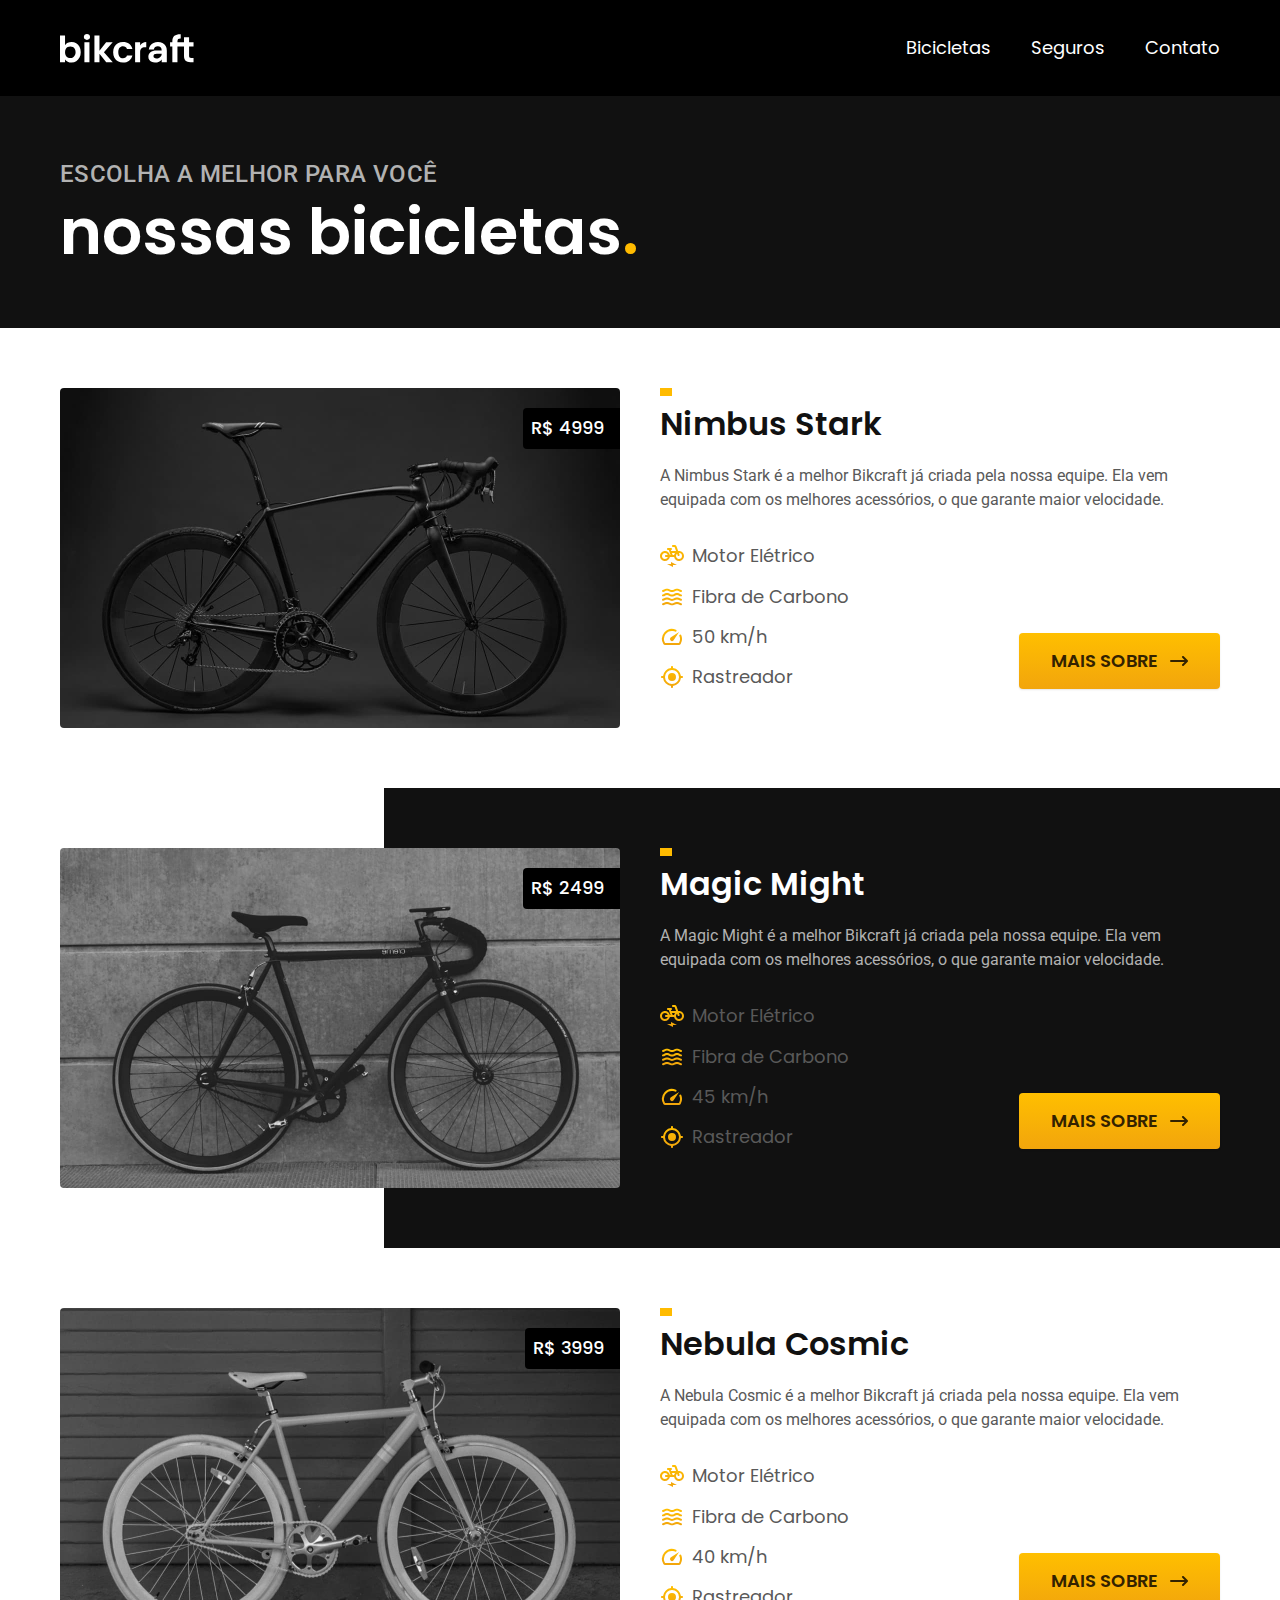
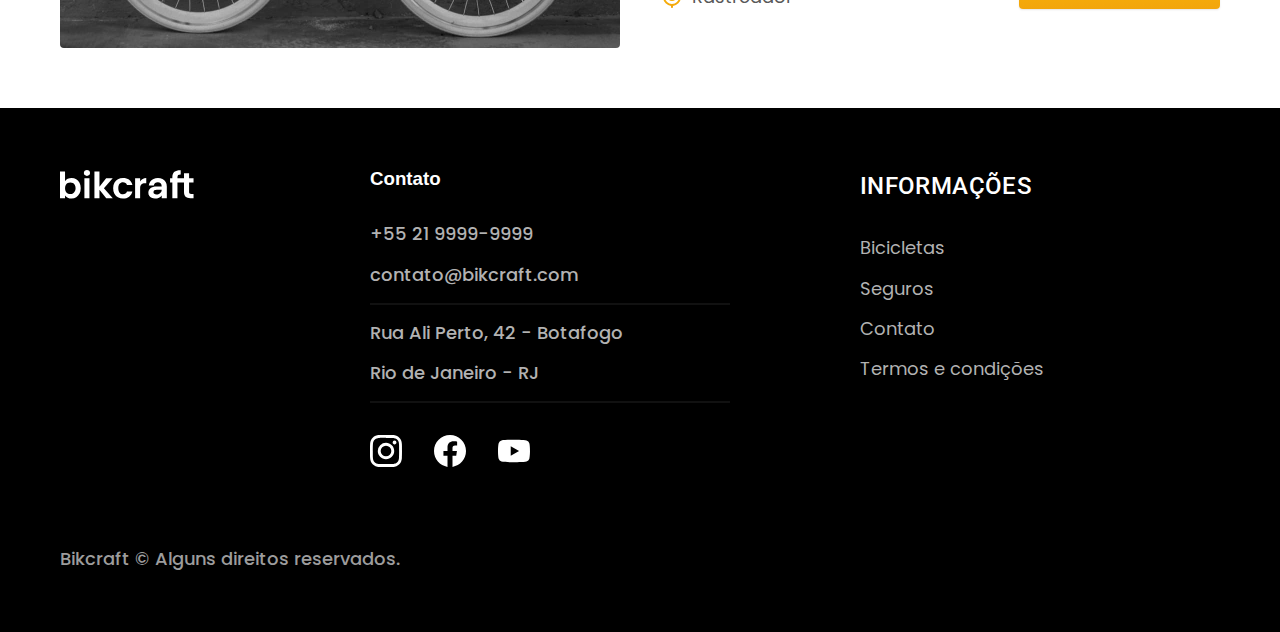
==== bicicletas.html @ 7de8968f "bicicletas" ====
<!DOCTYPE html>
<html lang="pt-br">
<head>
  <meta charset="UTF-8">
  <meta name="viewport" content="width=device-width, initial-scale=1.0">
  <title>Bicicletas | Bikcraft</title>
  <meta name="description" content="Termos e condições.">
  <link rel="stylesheet" href="./css/style.css">

  <link rel="preconnect" href="https://fonts.googleapis.com">
  <link rel="preconnect" href="https://fonts.gstatic.com" crossorigin>
  <link href="https://fonts.googleapis.com/css2?family=Merriweather:wght@900&family=Poppins:wght@400;600&family=Roboto:wght@400;500&display=swap" rel="stylesheet">
</head>
<body id="bicicletas">
  <header class="header-bg">
    <div class="header container">
      <a href="./">
        <img src="./img/bikcraft.svg" alt="logo">
      </a>

      <nav aria-label="primaria">
        <ul class="header-menu font-1-m cor-0">
          <li><a href="./bicicletas.html">Bicicletas</a></li>
          <li><a href="./seguros.html">Seguros</a></li>
          <li><a href="./contato.html">Contato</a></li>
        </ul>
      </nav>
    </div>
  </header>

  <main>
    <div class="titulo-bg">
      <div class="titulo container">
        <p class="font-2-l-b cor-5">Escolha a melhor para você</p>
        <h1 class="font-1-xxl cor-0">nossas bicicletas<span class="cor-p1">.</span></h1>
      </div>
    </div>

    <div class="bicicletas container">
      <div class="bicicletas-imagem">
        <img src="./img/bicicletas/nimbus.jpg" alt="Bicicleta preta">
        <span class="font-2-m cor-0">R$ 4999</span>
      </div>

      <div class="bicicletas-conteudo">
        <h2 class="font-1-xl">Nimbus Stark</h2>
        <p class="font-2-s cor-8">A Nimbus Stark é a melhor Bikcraft já criada pela nossa equipe. Ela vem equipada com os melhores acessórios, o que garante maior velocidade.</p>
        <ul class="font-1-m cor-8">
          <li><img src="./img/icones/eletrica.svg" alt="">
            Motor Elétrico
          </li>
          <li><img src="./img/icones/carbono.svg" alt="">
            Fibra de Carbono
          </li>
          <li><img src="./img/icones/velocidade.svg" alt="">
            50 km/h
          </li>
          <li><img src="./img/icones/rastreador.svg" alt="">
            Rastreador
          </li>
        </ul>

        <a class="botao seta" href="./bicicletas/nimbus.html">Mais Sobre</a>
      </div>
    </div>

    <div class="bicicletas-bg">
      <div class="bicicletas container">
        <div class="bicicletas-imagem">
          <img src="./img/bicicletas/magic.jpg" alt="Bicicleta preta">
          <span class="font-2-m cor-0">R$ 2499</span>
        </div>

        <div class="bicicletas-conteudo">
          <h2 class="font-1-xl cor-0">Magic Might</h2>
          <p class="font-2-s cor-5">A Magic Might é a melhor Bikcraft já criada pela nossa equipe. Ela vem equipada com os melhores acessórios, o que garante maior velocidade.</p>
          <ul class="font-1-m cor-8">
            <li><img src="./img/icones/eletrica.svg" alt="">
              Motor Elétrico
            </li>
            <li><img src="./img/icones/carbono.svg" alt="">
              Fibra de Carbono
            </li>
            <li><img src="./img/icones/velocidade.svg" alt="">
              45 km/h
            </li>
            <li><img src="./img/icones/rastreador.svg" alt="">
              Rastreador
            </li>
          </ul>

          <a class="botao seta" href="./bicicletas/magic.html">Mais Sobre</a>
        </div>
      </div>
    </div>

    <div class="bicicletas container">
      <div class="bicicletas-imagem">
        <img src="./img/bicicletas/nebula.jpg" alt="Bicicleta preta">
        <span class="font-2-m cor-0">R$ 3999</span>
      </div>

      <div class="bicicletas-conteudo">
        <h2 class="font-1-xl">Nebula Cosmic</h2>
        <p class="font-2-s cor-8">A Nebula Cosmic é a melhor Bikcraft já criada pela nossa equipe. Ela vem equipada com os melhores acessórios, o que garante maior velocidade.</p>
        <ul class="font-1-m cor-8">
          <li><img src="./img/icones/eletrica.svg" alt="">
            Motor Elétrico
          </li>
          <li><img src="./img/icones/carbono.svg" alt="">
            Fibra de Carbono
          </li>
          <li><img src="./img/icones/velocidade.svg" alt="">
            40 km/h
          </li>
          <li><img src="./img/icones/rastreador.svg" alt="">
            Rastreador
          </li>
        </ul>

        <a class="botao seta" href="./bicicletas/nebula.html">Mais Sobre</a>
      </div>
    </div>
  </main>

  <footer class="footer-bg">
    <div class="footer container">
      <img src="./img/bikcraft.svg" alt="Bikcraft">
      <div class="footer-contato">
        <h3 class="font-1-l-b cor-0">Contato</h3>
        <ul class="font-2-m cor-5">
          <li><a href="tel:+5521999999999">+55 21 9999-9999</a></li>
          <li><a href="mailto: contato@bikcraft.com">contato@bikcraft.com</a></li>
          <li>Rua Ali Perto, 42 - Botafogo</li>
          <li>Rio de Janeiro - RJ</li>
        </ul>
        <div class="footer-redes">
          <a href="./">
            <img src="./img/redes/instagram.svg" alt="Instagram">
          </a>
          <a href="./"><img src="./img/redes/facebook.svg" alt="Facebook"></a>
          <a href="./"><img src="./img/redes/youtube.svg" alt="YouTube"></a>
        </div>
      </div>

      <div class="footer-informacoes">
        <h3 class="font-2-l-b cor-0">Informações</h3>
        <nav>
          <ul class="font-1-m cor-5">
            <li><a href="./bicicletas.html">Bicicletas</a></li>
            <li><a href="./seguros.html">Seguros</a></li>
            <li><a href="./contato.html">Contato</a></li>
            <li><a href="./termos.html">Termos e condições</a></li>
          </ul>
        </nav>
      </div>
      <p class="footer-copy font-2-m cor-6">Bikcraft © Alguns direitos reservados.</p>
    </div>
  </footer>
</body>
</html>
---- css/style.css ----
@import "./global/global.css";
@import "./utilidades/tipografia.css";
@import "./utilidades/cores.css";

@import "./global/header.css";
@import "./global/footer.css";

/* Utilidades */
@import "./utilidades/componentes.css";

/* Home */
@import "./home/introducao.css";
@import "./home/tecnologia.css";
@import "./home/parceiros.css";
@import "./home/depoimento.css";

/* Bicicletas */
@import "./bicicletas/bicicletas-lista.css";
@import "./bicicletas/bicicletas.css";

/* Seguros */
@import "./seguros/seguros.css";

/* Seguros */
@import "./termos/termos.css";
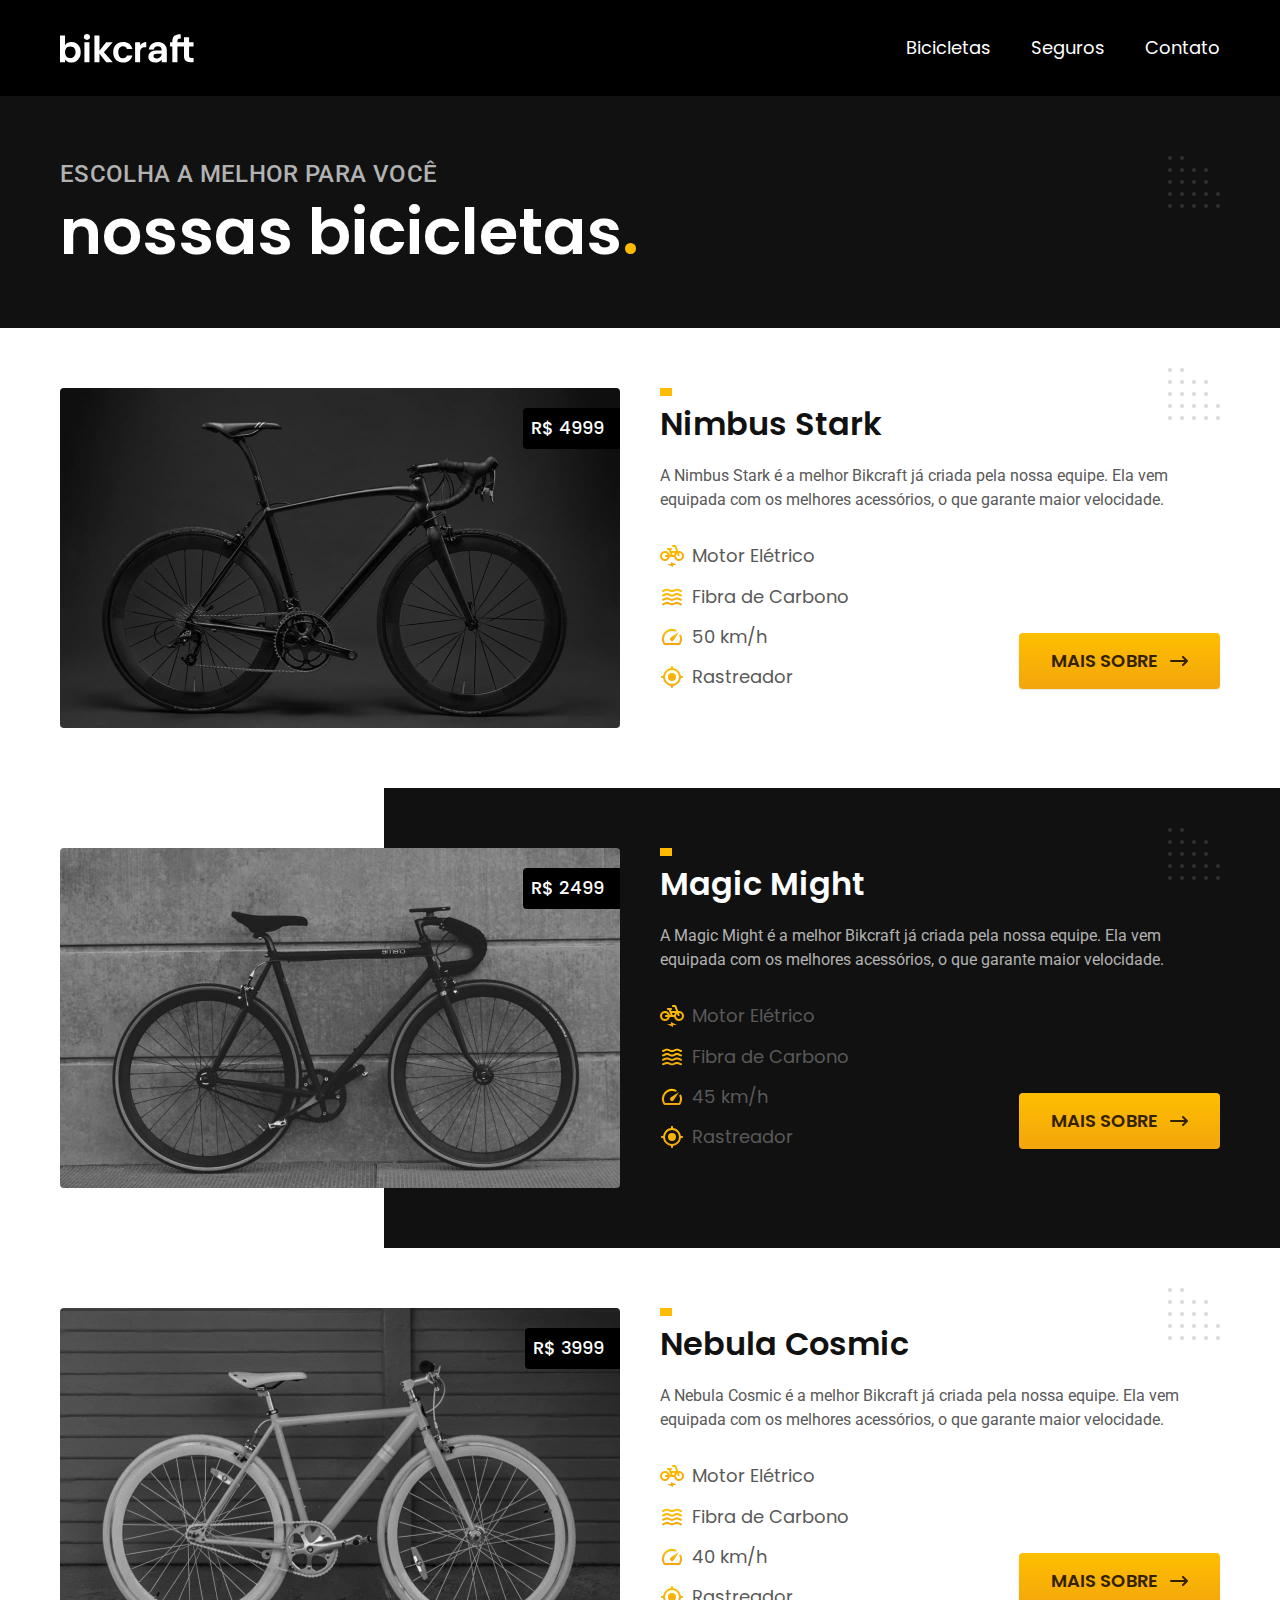
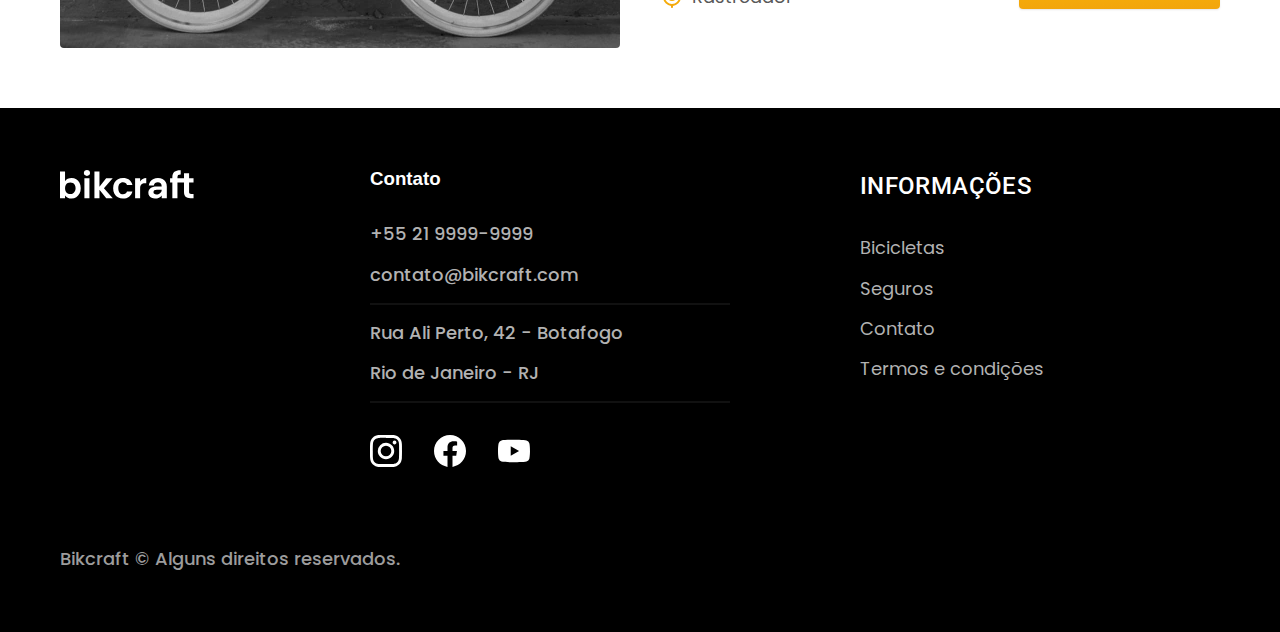
==== commit bbd60de9: "otimizacoes" ====
--- a/bicicletas.html
+++ b/bicicletas.html
@@ -1,16 +1,19 @@
 <!DOCTYPE html>
 <html lang="pt-br">
+
 <head>
   <meta charset="UTF-8">
   <meta name="viewport" content="width=device-width, initial-scale=1.0">
   <title>Bicicletas | Bikcraft</title>
-  <meta name="description" content="Termos e condições.">
+  <meta name="description" content="Bicicletas.">
+  <link rel="preload" href="./css/style.css" as="style">
   <link rel="stylesheet" href="./css/style.css">
 
   <link rel="preconnect" href="https://fonts.googleapis.com">
   <link rel="preconnect" href="https://fonts.gstatic.com" crossorigin>
   <link href="https://fonts.googleapis.com/css2?family=Merriweather:wght@900&family=Poppins:wght@400;600&family=Roboto:wght@400;500&display=swap" rel="stylesheet">
 </head>
+
 <body id="bicicletas">
   <header class="header-bg">
     <div class="header container">
@@ -158,4 +161,5 @@
     </div>
   </footer>
 </body>
+
 </html>--- a/css/style.css
+++ b/css/style.css
@@ -7,6 +7,7 @@
 
 /* Utilidades */
 @import "./utilidades/componentes.css";
+@import "./utilidades/formulario.css";
 
 /* Home */
 @import "./home/introducao.css";
@@ -18,8 +19,21 @@
 @import "./bicicletas/bicicletas-lista.css";
 @import "./bicicletas/bicicletas.css";
 
+/* Bicicleta */
+@import "./bicicleta/bicicleta.css";
+@import "./bicicleta/seguro.css";
+
 /* Seguros */
 @import "./seguros/seguros.css";
+@import "./seguros/vantagens.css";
+@import "./seguros/perguntas.css";
 
-/* Seguros */
+/* Contato */
+@import "./contato/contato.css";
+@import "./contato/lojas.css";
+
+/* Contato */
+@import "./orcamento/orcamento.css";
+
+/* Termos */
 @import "./termos/termos.css";--- a/css/style.css
+++ b/css/style.css
@@ -7,6 +7,7 @@
 
 /* Utilidades */
 @import "./utilidades/componentes.css";
+@import "./utilidades/formulario.css";
 
 /* Home */
 @import "./home/introducao.css";
@@ -18,8 +19,21 @@
 @import "./bicicletas/bicicletas-lista.css";
 @import "./bicicletas/bicicletas.css";
 
+/* Bicicleta */
+@import "./bicicleta/bicicleta.css";
+@import "./bicicleta/seguro.css";
+
 /* Seguros */
 @import "./seguros/seguros.css";
+@import "./seguros/vantagens.css";
+@import "./seguros/perguntas.css";
 
-/* Seguros */
+/* Contato */
+@import "./contato/contato.css";
+@import "./contato/lojas.css";
+
+/* Contato */
+@import "./orcamento/orcamento.css";
+
+/* Termos */
 @import "./termos/termos.css";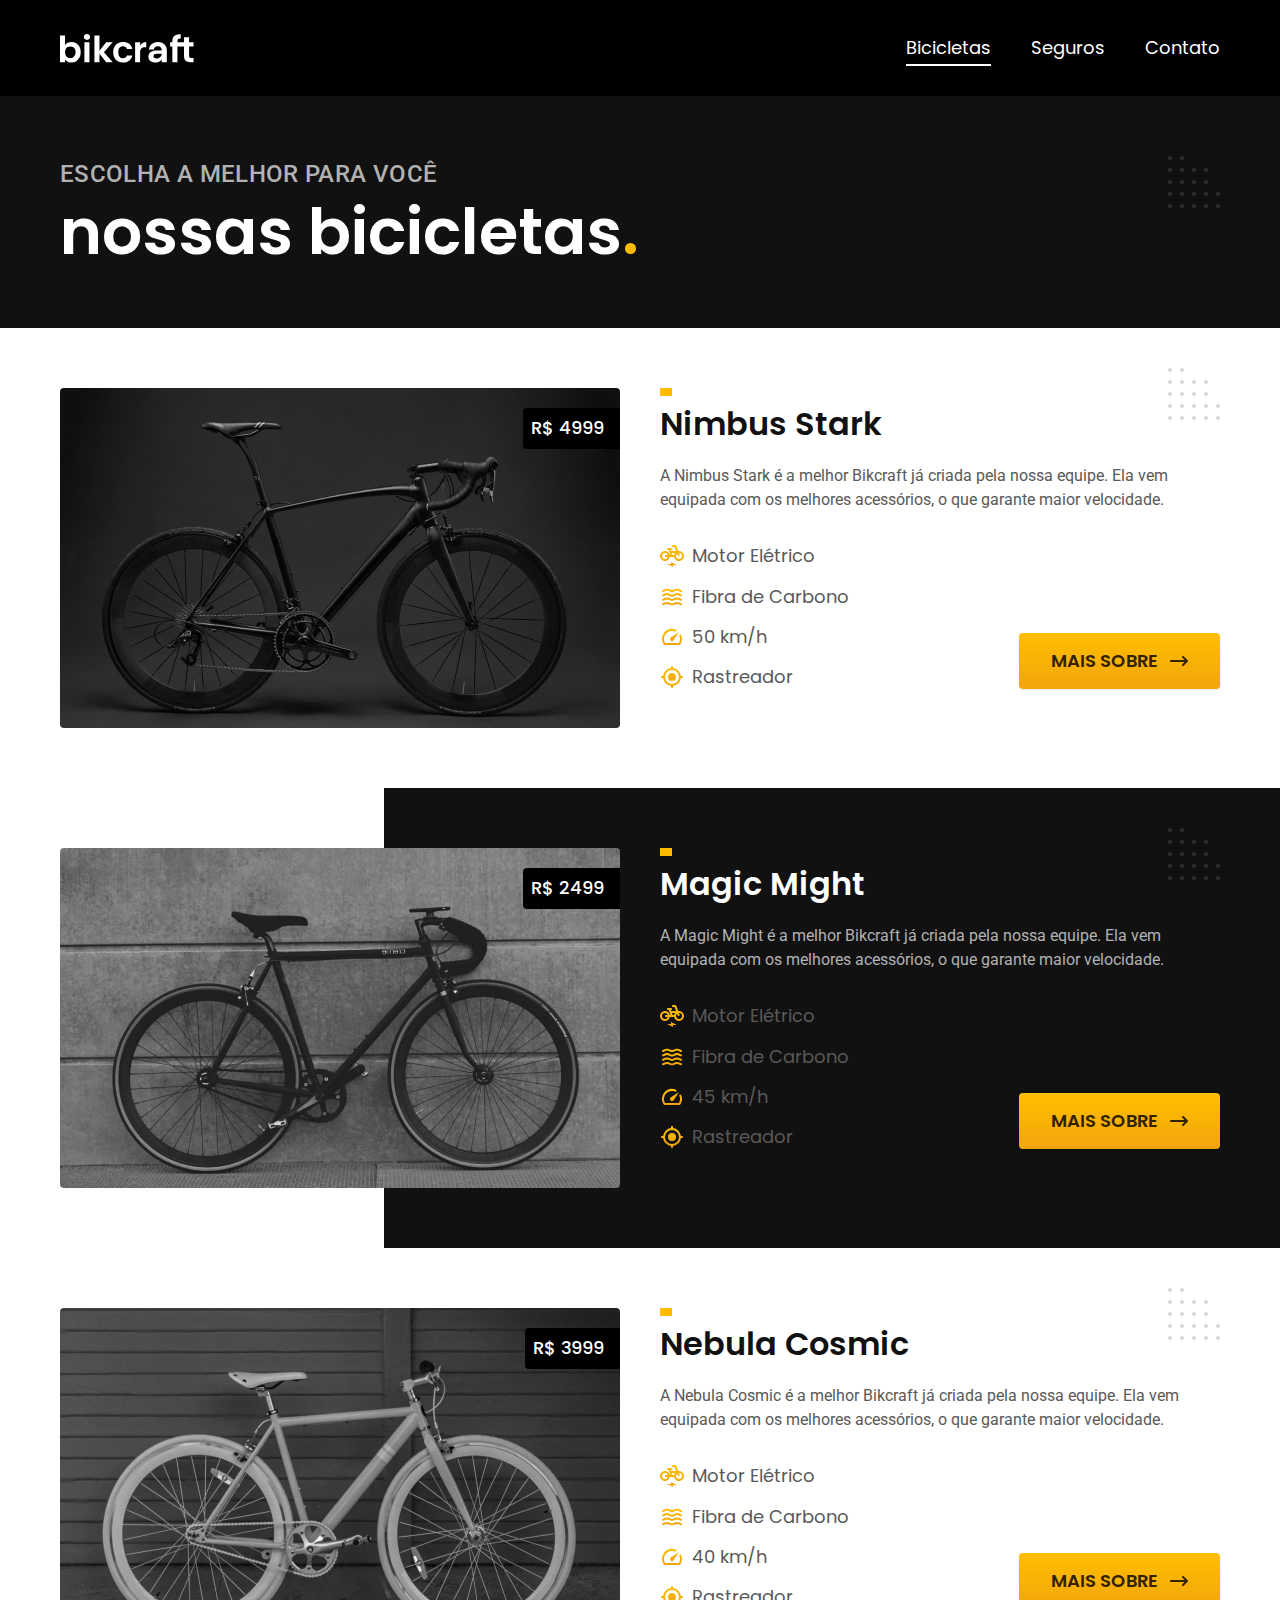
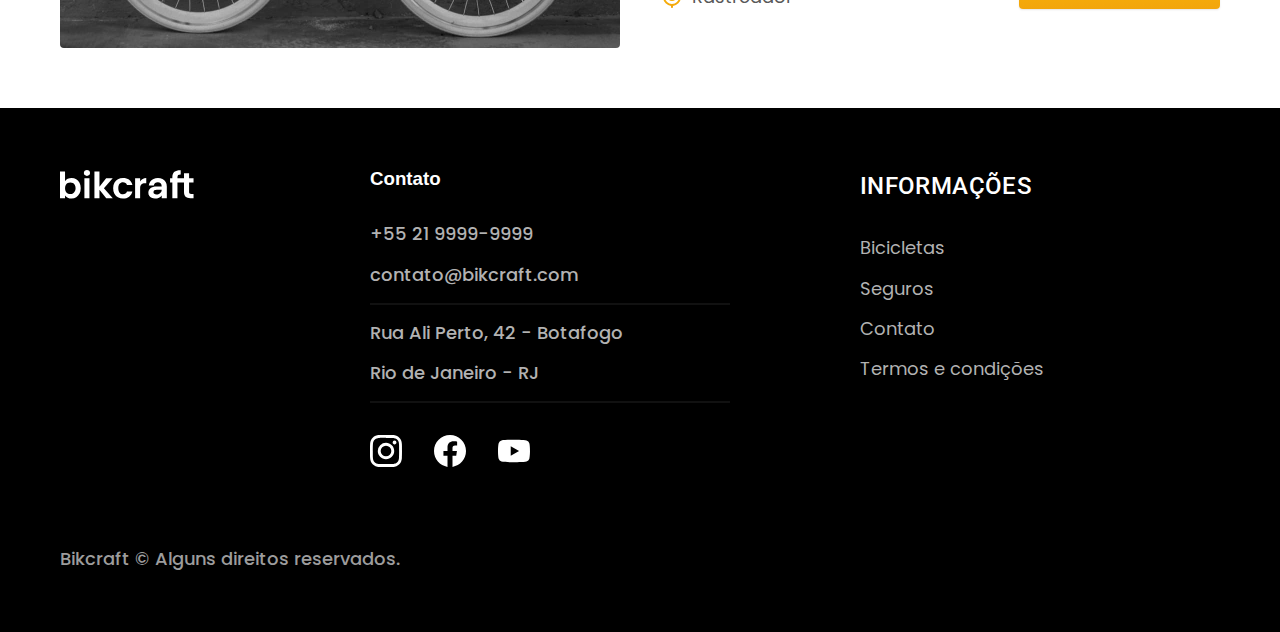
==== commit 7d63659f: "menu-ativo-js" ====
--- a/bicicletas.html
+++ b/bicicletas.html
@@ -160,6 +160,7 @@
       <p class="footer-copy font-2-m cor-6">Bikcraft © Alguns direitos reservados.</p>
     </div>
   </footer>
+  <script src="./js/script.js"></script>
 </body>
 
 </html>